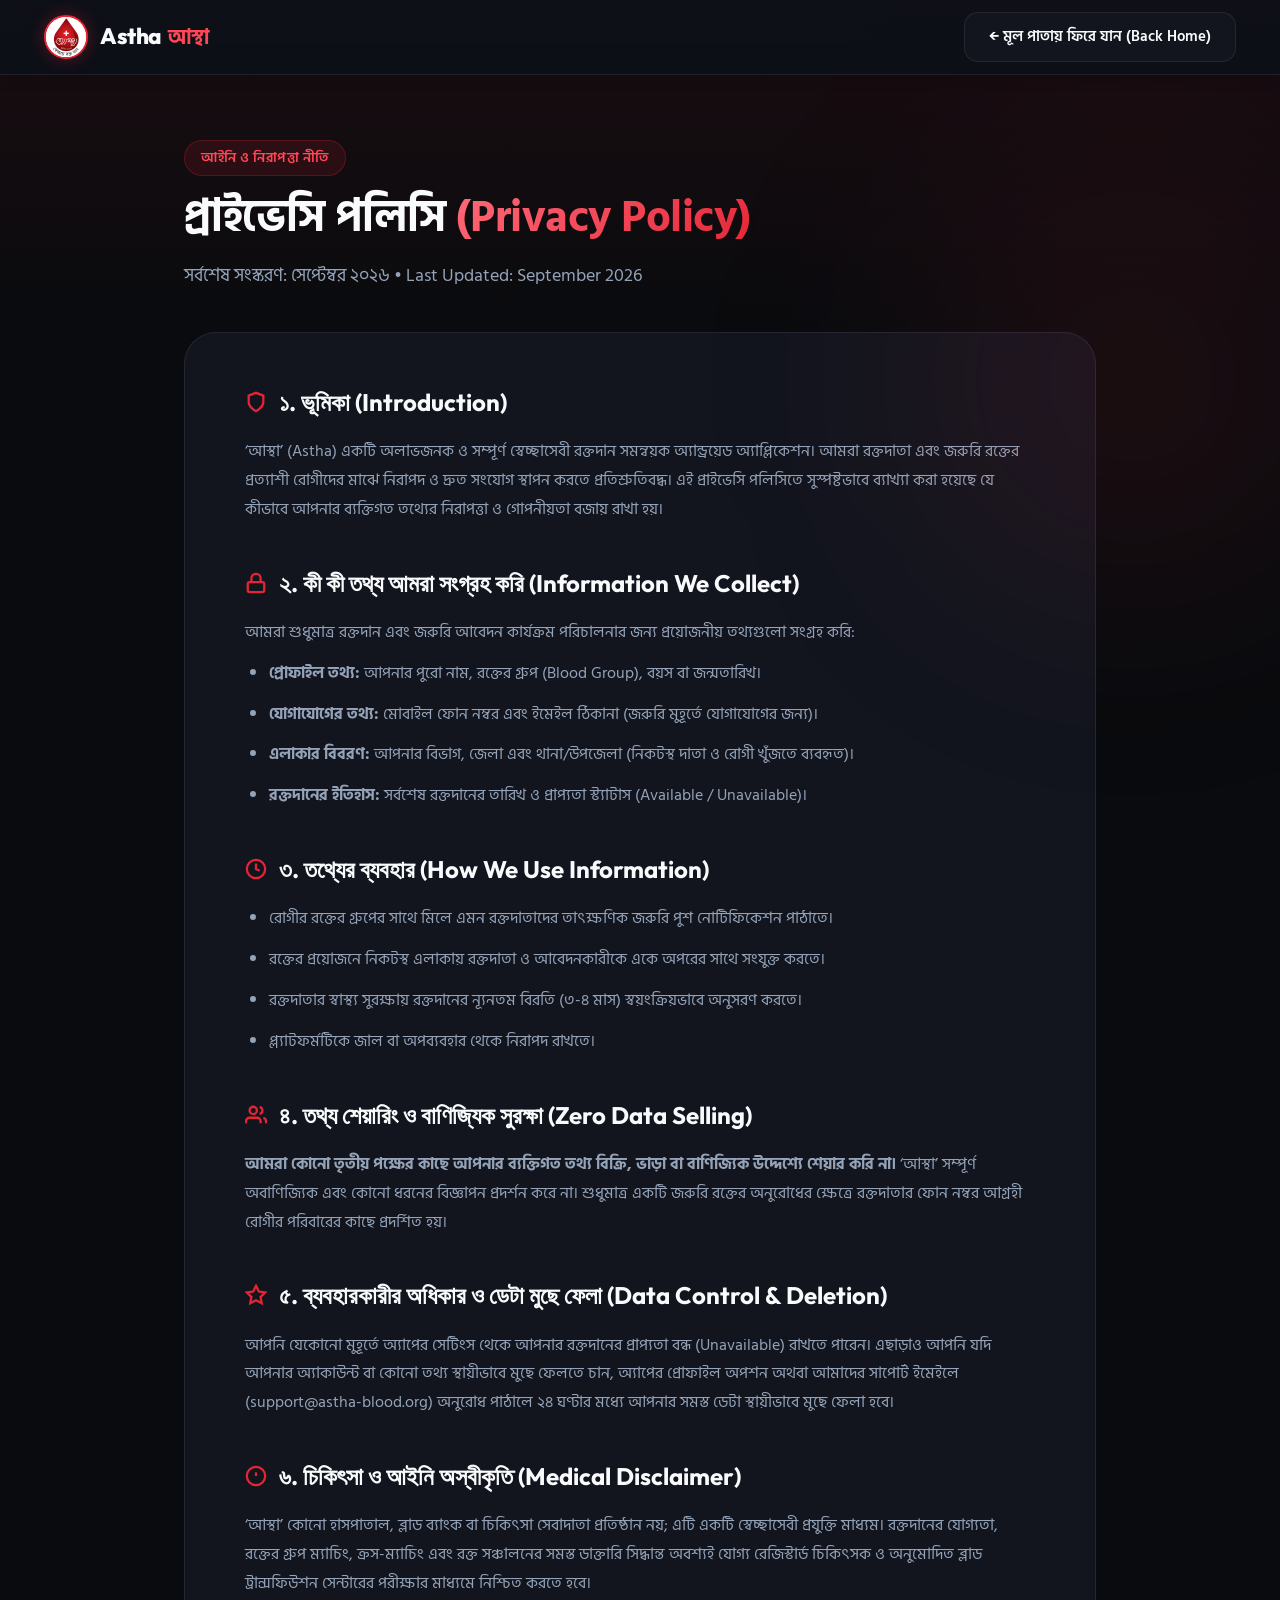
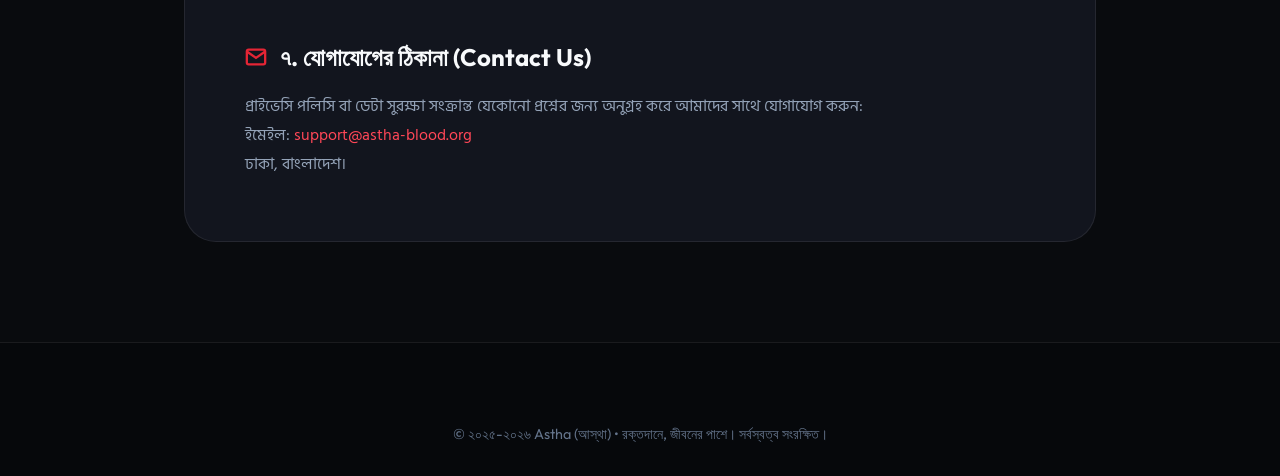
==== privacy.html @ 43934f1a "Initial Astha landing page" ====
<!DOCTYPE html>
<html lang="bn">
<head>
  <meta charset="UTF-8">
  <meta name="viewport" content="width=device-width, initial-scale=1.0">
  <title>Privacy Policy - Astha (আস্থা) | রক্তদানে, জীবনের পাশে</title>
  <meta name="description" content="Astha (আস্থা) Android Blood Donation App Privacy Policy and Terms of Use.">
  <meta name="theme-color" content="#E52535">
  <link rel="icon" type="image/svg+xml" href="./assets/images/favicon.svg">
  <link rel="stylesheet" href="./css/style.css">
</head>
<body>

  <!-- Ambient Light Effects -->
  <div class="bg-ambient bg-ambient-1" aria-hidden="true"></div>

  <!-- Navbar -->
  <header class="navbar scrolled">
    <div class="container nav-container">
      <a href="./index.html" class="brand-logo">
        <div class="logo-img-wrapper">
          <img src="./assets/images/logo.jpg" alt="Astha Logo" width="40" height="40">
        </div>
        <div class="brand-name">
          Astha <span class="brand-name-bn">আস্থা</span>
        </div>
      </a>
      <a href="./index.html" class="btn btn-secondary bn-font">
        &larr; মূল পাতায় ফিরে যান (Back Home)
      </a>
    </div>
  </header>

  <!-- Policy Header -->
  <section class="policy-header">
    <div class="container container-narrow">
      <div class="section-tag bn-font">আইনি ও নিরাপত্তা নীতি</div>
      <h1 class="section-title bn-font">প্রাইভেসি পলিসি <span>(Privacy Policy)</span></h1>
      <p class="section-desc bn-font">
        সর্বশেষ সংস্করণ: সেপ্টেম্বর ২০২৬ • Last Updated: September 2026
      </p>
    </div>
  </section>

  <!-- Policy Body -->
  <main class="policy-body">
    <div class="container container-narrow">
      <div class="policy-card">
        
        <!-- Section 1 -->
        <div class="policy-section">
          <h2>
            <svg width="22" height="22" viewBox="0 0 24 24" fill="none" stroke="var(--primary)" stroke-width="2.5"><path d="M12 22s8-4 8-10V5l-8-3-8 3v7c0 6 8 10 8 10z"></path></svg>
            ১. ভূমিকা (Introduction)
          </h2>
          <p class="bn-font">
            ‘আস্থা’ (Astha) একটি অলাভজনক ও সম্পূর্ণ স্বেচ্ছাসেবী রক্তদান সমন্বয়ক অ্যান্ড্রয়েড অ্যাপ্লিকেশন। আমরা রক্তদাতা এবং জরুরি রক্তের প্রত্যাশী রোগীদের মাঝে নিরাপদ ও দ্রুত সংযোগ স্থাপন করতে প্রতিশ্রুতিবদ্ধ। এই প্রাইভেসি পলিসিতে সুস্পষ্টভাবে ব্যাখ্যা করা হয়েছে যে কীভাবে আপনার ব্যক্তিগত তথ্যের নিরাপত্তা ও গোপনীয়তা বজায় রাখা হয়।
          </p>
        </div>

        <!-- Section 2 -->
        <div class="policy-section" id="data">
          <h2>
            <svg width="22" height="22" viewBox="0 0 24 24" fill="none" stroke="var(--primary)" stroke-width="2.5"><rect x="3" y="11" width="18" height="11" rx="2" ry="2"></rect><path d="M7 11V7a5 5 0 0 1 10 0v4"></path></svg>
            ২. কী কী তথ্য আমরা সংগ্রহ করি (Information We Collect)
          </h2>
          <p class="bn-font">আমরা শুধুমাত্র রক্তদান এবং জরুরি আবেদন কার্যক্রম পরিচালনার জন্য প্রয়োজনীয় তথ্যগুলো সংগ্রহ করি:</p>
          <ul class="bn-font">
            <li><strong>প্রোফাইল তথ্য:</strong> আপনার পুরো নাম, রক্তের গ্রুপ (Blood Group), বয়স বা জন্মতারিখ।</li>
            <li><strong>যোগাযোগের তথ্য:</strong> মোবাইল ফোন নম্বর এবং ইমেইল ঠিকানা (জরুরি মুহূর্তে যোগাযোগের জন্য)।</li>
            <li><strong>এলাকার বিবরণ:</strong> আপনার বিভাগ, জেলা এবং থানা/উপজেলা (নিকটস্থ দাতা ও রোগী খুঁজতে ব্যবহৃত)।</li>
            <li><strong>রক্তদানের ইতিহাস:</strong> সর্বশেষ রক্তদানের তারিখ ও প্রাপ্যতা স্ট্যাটাস (Available / Unavailable)।</li>
          </ul>
        </div>

        <!-- Section 3 -->
        <div class="policy-section">
          <h2>
            <svg width="22" height="22" viewBox="0 0 24 24" fill="none" stroke="var(--primary)" stroke-width="2.5"><circle cx="12" cy="12" r="10"></circle><polyline points="12 6 12 12 16 14"></polyline></svg>
            ৩. তথ্যের ব্যবহার (How We Use Information)
          </h2>
          <ul class="bn-font">
            <li>রোগীর রক্তের গ্রুপের সাথে মিলে এমন রক্তদাতাদের তাৎক্ষণিক জরুরি পুশ নোটিফিকেশন পাঠাতে।</li>
            <li>রক্তের প্রয়োজনে নিকটস্থ এলাকায় রক্তদাতা ও আবেদনকারীকে একে অপরের সাথে সংযুক্ত করতে।</li>
            <li>রক্তদাতার স্বাস্থ্য সুরক্ষায় রক্তদানের ন্যূনতম বিরতি (৩-৪ মাস) স্বয়ংক্রিয়ভাবে অনুসরণ করতে।</li>
            <li>প্ল্যাটফর্মটিকে জাল বা অপব্যবহার থেকে নিরাপদ রাখতে।</li>
          </ul>
        </div>

        <!-- Section 4 -->
        <div class="policy-section">
          <h2>
            <svg width="22" height="22" viewBox="0 0 24 24" fill="none" stroke="var(--primary)" stroke-width="2.5"><path d="M17 21v-2a4 4 0 0 0-4-4H5a4 4 0 0 0-4 4v2"></path><circle cx="9" cy="7" r="4"></circle><path d="M23 21v-2a4 4 0 0 0-3-3.87"></path><path d="M16 3.13a4 4 0 0 1 0 7.75"></path></svg>
            ৪. তথ্য শেয়ারিং ও বাণিজ্যিক সুরক্ষা (Zero Data Selling)
          </h2>
          <p class="bn-font">
            <strong>আমরা কোনো তৃতীয় পক্ষের কাছে আপনার ব্যক্তিগত তথ্য বিক্রি, ভাড়া বা বাণিজ্যিক উদ্দেশ্যে শেয়ার করি না।</strong> ‘আস্থা’ সম্পূর্ণ অবাণিজ্যিক এবং কোনো ধরনের বিজ্ঞাপন প্রদর্শন করে না। শুধুমাত্র একটি জরুরি রক্তের অনুরোধের ক্ষেত্রে রক্তদাতার ফোন নম্বর আগ্রহী রোগীর পরিবারের কাছে প্রদর্শিত হয়।
          </p>
        </div>

        <!-- Section 5 -->
        <div class="policy-section" id="terms">
          <h2>
            <svg width="22" height="22" viewBox="0 0 24 24" fill="none" stroke="var(--primary)" stroke-width="2.5"><polygon points="12 2 15.09 8.26 22 9.27 17 14.14 18.18 21.02 12 17.77 5.82 21.02 7 14.14 2 9.27 8.91 8.26 12 2"></polygon></svg>
            ৫. ব্যবহারকারীর অধিকার ও ডেটা মুছে ফেলা (Data Control & Deletion)
          </h2>
          <p class="bn-font">
            আপনি যেকোনো মুহূর্তে অ্যাপের সেটিংস থেকে আপনার রক্তদানের প্রাপ্যতা বন্ধ (Unavailable) রাখতে পারেন। এছাড়াও আপনি যদি আপনার অ্যাকাউন্ট বা কোনো তথ্য স্থায়ীভাবে মুছে ফেলতে চান, অ্যাপের প্রোফাইল অপশন অথবা আমাদের সাপোর্ট ইমেইলে (support@astha-blood.org) অনুরোধ পাঠালে ২৪ ঘণ্টার মধ্যে আপনার সমস্ত ডেটা স্থায়ীভাবে মুছে ফেলা হবে।
          </p>
        </div>

        <!-- Section 6 -->
        <div class="policy-section">
          <h2>
            <svg width="22" height="22" viewBox="0 0 24 24" fill="none" stroke="var(--primary)" stroke-width="2.5"><circle cx="12" cy="12" r="10"></circle><line x1="12" y1="8" x2="12" y2="12"></line><line x1="12" y1="16" x2="12.01" y2="16"></line></svg>
            ৬. চিকিৎসা ও আইনি অস্বীকৃতি (Medical Disclaimer)
          </h2>
          <p class="bn-font">
            ‘আস্থা’ কোনো হাসপাতাল, ব্লাড ব্যাংক বা চিকিৎসা সেবাদাতা প্রতিষ্ঠান নয়; এটি একটি স্বেচ্ছাসেবী প্রযুক্তি মাধ্যম। রক্তদানের যোগ্যতা, রক্তের গ্রুপ ম্যাচিং, ক্রস-ম্যাচিং এবং রক্ত সঞ্চালনের সমস্ত ডাক্তারি সিদ্ধান্ত অবশ্যই যোগ্য রেজিস্টার্ড চিকিৎসক ও অনুমোদিত ব্লাড ট্রান্সফিউশন সেন্টারের পরীক্ষার মাধ্যমে নিশ্চিত করতে হবে।
          </p>
        </div>

        <!-- Section 7 -->
        <div class="policy-section">
          <h2>
            <svg width="22" height="22" viewBox="0 0 24 24" fill="none" stroke="var(--primary)" stroke-width="2.5"><path d="M4 4h16c1.1 0 2 .9 2 2v12c0 1.1-.9 2-2 2H4c-1.1 0-2-.9-2-2V6c0-1.1.9-2 2-2z"></path><polyline points="22,6 12,13 2,6"></polyline></svg>
            ৭. যোগাযোগের ঠিকানা (Contact Us)
          </h2>
          <p class="bn-font">
            প্রাইভেসি পলিসি বা ডেটা সুরক্ষা সংক্রান্ত যেকোনো প্রশ্নের জন্য অনুগ্রহ করে আমাদের সাথে যোগাযোগ করুন:<br>
            ইমেইল: <a href="mailto:support@astha-blood.org" style="color: var(--primary-light);">support@astha-blood.org</a><br>
            ঢাকা, বাংলাদেশ।
          </p>
        </div>

      </div>
    </div>
  </main>

  <!-- Footer -->
  <footer class="footer">
    <div class="container text-center">
      <p style="color: var(--text-subtle); font-size: 0.9rem;">
        &copy; ২০২৫-২০২৬ Astha (আস্থা) • রক্তদানে, জীবনের পাশে। সর্বস্বত্ব সংরক্ষিত।
      </p>
    </div>
  </footer>

</body>
</html>
---- css/style.css ----
/* ==========================================================================
   Astha (আস্থা) - Android Blood Donation App Landing Page Stylesheet
   Theme: Modern Medical Dark Aesthetic with Blood Red Accents & Glassmorphism
   ========================================================================== */

@import url('https://fonts.googleapis.com/css2?family=Hind+Siliguri:wght@400;500;600;700&family=Outfit:wght@300;400;500;600;700;800&display=swap');

/* Root Variables */
:root {
  --font-en: 'Outfit', -apple-system, BlinkMacSystemFont, sans-serif;
  --font-bn: 'Hind Siliguri', 'Outfit', sans-serif;

  /* Colors */
  --bg-dark: #090B0E;
  --bg-card: #12151E;
  --bg-card-hover: #181D2A;
  --bg-surface: #1E2333;
  --bg-glass: rgba(18, 21, 30, 0.75);
  
  --primary: #E52535;
  --primary-light: #FF4757;
  --primary-dark: #B31725;
  --primary-glow: rgba(229, 37, 53, 0.35);
  --primary-subtle: rgba(229, 37, 53, 0.12);

  --text-main: #F8FAFC;
  --text-muted: #94A3B8;
  --text-subtle: #64748B;

  --border-light: rgba(255, 255, 255, 0.08);
  --border-focus: rgba(229, 37, 53, 0.5);
  
  --accent-green: #10B981;
  --accent-green-glow: rgba(16, 185, 129, 0.25);
  --accent-amber: #F59E0B;
  --accent-red: #EF4444;

  --radius-sm: 8px;
  --radius-md: 14px;
  --radius-lg: 22px;
  --radius-xl: 32px;
  --radius-full: 9999px;

  --shadow-sm: 0 4px 12px rgba(0, 0, 0, 0.2);
  --shadow-md: 0 10px 30px rgba(0, 0, 0, 0.35);
  --shadow-lg: 0 20px 50px rgba(0, 0, 0, 0.5);
  --shadow-glow: 0 0 35px var(--primary-glow);

  --transition: all 0.3s cubic-bezier(0.16, 1, 0.3, 1);
  --transition-slow: all 0.5s cubic-bezier(0.16, 1, 0.3, 1);
}

/* Reset & Base Setup */
*, *::before, *::after {
  box-sizing: border-box;
  margin: 0;
  padding: 0;
}

html {
  scroll-behavior: smooth;
  font-size: 16px;
  color-scheme: dark;
}

body {
  font-family: var(--font-en);
  background-color: var(--bg-dark);
  color: var(--text-main);
  line-height: 1.6;
  overflow-x: hidden;
  position: relative;
  -webkit-font-smoothing: antialiased;
}

.bn-font {
  font-family: var(--font-bn);
}

img {
  max-width: 100%;
  height: auto;
  display: block;
}

a {
  color: inherit;
  text-decoration: none;
  transition: var(--transition);
}

button {
  font-family: inherit;
  cursor: pointer;
  border: none;
  outline: none;
  background: none;
  transition: var(--transition);
}

/* Container */
.container {
  width: 100%;
  max-width: 1240px;
  margin: 0 auto;
  padding: 0 24px;
}

.container-narrow {
  max-width: 960px;
}

/* Section Header Styles */
.section {
  padding: 100px 0;
  position: relative;
}

.section-tag {
  display: inline-flex;
  align-items: center;
  gap: 8px;
  padding: 6px 16px;
  border-radius: var(--radius-full);
  background: var(--primary-subtle);
  border: 1px solid rgba(229, 37, 53, 0.25);
  color: var(--primary-light);
  font-size: 0.875rem;
  font-weight: 600;
  letter-spacing: 0.5px;
  text-transform: uppercase;
  margin-bottom: 16px;
}

.section-tag.green {
  background: rgba(16, 185, 129, 0.12);
  border-color: rgba(16, 185, 129, 0.25);
  color: var(--accent-green);
}

.section-title {
  font-size: clamp(2rem, 4vw, 2.75rem);
  font-weight: 800;
  line-height: 1.2;
  margin-bottom: 16px;
  letter-spacing: -0.5px;
}

.section-title span {
  background: linear-gradient(135deg, #FF6B7A, #E52535);
  -webkit-background-clip: text;
  -webkit-text-fill-color: transparent;
}

.section-desc {
  font-size: 1.125rem;
  color: var(--text-muted);
  max-width: 680px;
  line-height: 1.7;
}

.text-center {
  text-align: center;
}

.text-center .section-desc {
  margin-left: auto;
  margin-right: auto;
}

/* Ambient Background Glows */
.bg-ambient {
  position: absolute;
  border-radius: 50%;
  filter: blur(120px);
  pointer-events: none;
  z-index: 0;
}

.bg-ambient-1 {
  top: 5%;
  right: -10%;
  width: 550px;
  height: 550px;
  background: radial-gradient(circle, rgba(229, 37, 53, 0.16) 0%, rgba(229, 37, 53, 0) 70%);
}

.bg-ambient-2 {
  top: 40%;
  left: -15%;
  width: 600px;
  height: 600px;
  background: radial-gradient(circle, rgba(229, 37, 53, 0.1) 0%, rgba(229, 37, 53, 0) 70%);
}

.bg-ambient-3 {
  bottom: 5%;
  right: 5%;
  width: 500px;
  height: 500px;
  background: radial-gradient(circle, rgba(16, 185, 129, 0.08) 0%, rgba(16, 185, 129, 0) 70%);
}

/* ==========================================================================
   Navigation Bar
   ========================================================================== */
.navbar {
  position: fixed;
  top: 0;
  left: 0;
  right: 0;
  z-index: 1000;
  padding: 16px 0;
  transition: var(--transition);
  backdrop-filter: blur(16px);
  -webkit-backdrop-filter: blur(16px);
  background: rgba(9, 11, 14, 0.6);
  border-bottom: 1px solid transparent;
}

.navbar.scrolled {
  padding: 12px 0;
  background: rgba(14, 17, 24, 0.92);
  border-bottom: 1px solid var(--border-light);
  box-shadow: var(--shadow-sm);
}

.nav-container {
  display: flex;
  align-items: center;
  justify-content: space-between;
}

.brand-logo {
  display: flex;
  align-items: center;
  gap: 12px;
}

.logo-img-wrapper {
  width: 44px;
  height: 44px;
  border-radius: 50%;
  overflow: hidden;
  border: 2px solid var(--primary);
  box-shadow: 0 0 16px var(--primary-glow);
  background: #FFFFFF;
  display: flex;
  align-items: center;
  justify-content: center;
}

.brand-name {
  font-size: 1.4rem;
  font-weight: 800;
  letter-spacing: -0.5px;
  display: flex;
  align-items: baseline;
  gap: 6px;
}

.brand-name-bn {
  font-family: var(--font-bn);
  font-size: 1.25rem;
  color: var(--primary-light);
  font-weight: 700;
}

.nav-links {
  display: flex;
  align-items: center;
  gap: 32px;
  list-style: none;
}

.nav-link {
  font-size: 0.95rem;
  font-weight: 500;
  color: var(--text-muted);
  position: relative;
  padding: 6px 0;
}

.nav-link:hover,
.nav-link.active {
  color: var(--text-main);
}

.nav-link::after {
  content: '';
  position: absolute;
  bottom: 0;
  left: 0;
  width: 0;
  height: 2px;
  background: var(--primary);
  border-radius: 2px;
  transition: var(--transition);
}

.nav-link:hover::after,
.nav-link.active::after {
  width: 100%;
}

.nav-cta {
  display: flex;
  align-items: center;
  gap: 16px;
}

/* Mobile Toggle */
.mobile-toggle {
  display: none;
  flex-direction: column;
  justify-content: center;
  gap: 5px;
  width: 40px;
  height: 40px;
  padding: 8px;
  border-radius: var(--radius-sm);
  background: var(--bg-card);
  border: 1px solid var(--border-light);
}

.mobile-toggle span {
  display: block;
  height: 2px;
  width: 100%;
  background: var(--text-main);
  border-radius: 2px;
  transition: var(--transition);
}

.mobile-toggle.active span:nth-child(1) {
  transform: translateY(7px) rotate(45deg);
}
.mobile-toggle.active span:nth-child(2) {
  opacity: 0;
}
.mobile-toggle.active span:nth-child(3) {
  transform: translateY(-7px) rotate(-45deg);
}

/* Mobile Nav Drawer */
.mobile-drawer {
  position: fixed;
  top: 73px;
  left: 0;
  right: 0;
  bottom: 0;
  background: rgba(9, 11, 14, 0.98);
  backdrop-filter: blur(20px);
  -webkit-backdrop-filter: blur(20px);
  z-index: 999;
  display: flex;
  flex-direction: column;
  padding: 32px 24px;
  gap: 20px;
  transform: translateY(-100%);
  opacity: 0;
  pointer-events: none;
  transition: var(--transition-slow);
}

.mobile-drawer.open {
  transform: translateY(0);
  opacity: 1;
  pointer-events: auto;
}

.mobile-nav-links {
  list-style: none;
  display: flex;
  flex-direction: column;
  gap: 16px;
}

.mobile-nav-link {
  font-size: 1.25rem;
  font-weight: 600;
  color: var(--text-muted);
  display: flex;
  align-items: center;
  justify-content: space-between;
  padding: 12px 16px;
  border-radius: var(--radius-md);
  background: rgba(255, 255, 255, 0.02);
  border: 1px solid var(--border-light);
}

.mobile-nav-link:hover,
.mobile-nav-link:active {
  color: var(--text-main);
  background: var(--primary-subtle);
  border-color: rgba(229, 37, 53, 0.3);
}

/* Button Components */
.btn {
  display: inline-flex;
  align-items: center;
  justify-content: center;
  gap: 10px;
  padding: 12px 24px;
  border-radius: var(--radius-md);
  font-weight: 600;
  font-size: 0.95rem;
  transition: var(--transition);
  white-space: nowrap;
}

.btn-primary {
  background: linear-gradient(135deg, #FF384D, #E52535 60%, #B91C1C);
  color: #FFFFFF;
  box-shadow: 0 4px 20px rgba(229, 37, 53, 0.4);
  border: 1px solid rgba(255, 255, 255, 0.2);
}

.btn-primary:hover {
  transform: translateY(-2px);
  box-shadow: 0 8px 30px rgba(229, 37, 53, 0.6);
  background: linear-gradient(135deg, #FF4D61, #F02839 60%, #CF1B2B);
}

.btn-secondary {
  background: var(--bg-card);
  border: 1px solid var(--border-light);
  color: var(--text-main);
}

.btn-secondary:hover {
  background: var(--bg-card-hover);
  border-color: rgba(255, 255, 255, 0.2);
  transform: translateY(-2px);
}

.btn-playstore {
  background: #000000;
  border: 1px solid rgba(255, 255, 255, 0.15);
  color: #FFFFFF;
  padding: 10px 20px;
  border-radius: var(--radius-md);
  display: inline-flex;
  align-items: center;
  gap: 12px;
  text-align: left;
  transition: var(--transition);
}

.btn-playstore:hover {
  border-color: var(--primary);
  box-shadow: 0 6px 24px var(--primary-glow);
  transform: translateY(-2px);
}

.playstore-icon {
  width: 28px;
  height: 28px;
  flex-shrink: 0;
}

.playstore-sub {
  display: block;
  font-size: 0.68rem;
  text-transform: uppercase;
  color: var(--text-muted);
  letter-spacing: 0.5px;
  line-height: 1;
}

.playstore-main {
  display: block;
  font-size: 1.05rem;
  font-weight: 700;
  letter-spacing: 0.2px;
  line-height: 1.2;
}

/* ==========================================================================
   Hero Section
   ========================================================================== */
.hero-section {
  padding-top: 150px;
  padding-bottom: 100px;
  position: relative;
  overflow: hidden;
}

.hero-grid {
  display: grid;
  grid-template-columns: 1.15fr 0.85fr;
  align-items: center;
  gap: 60px;
}

.hero-content {
  z-index: 1;
}

.hero-badge {
  display: inline-flex;
  align-items: center;
  gap: 10px;
  padding: 8px 18px;
  border-radius: var(--radius-full);
  background: rgba(229, 37, 53, 0.1);
  border: 1px solid rgba(229, 37, 53, 0.3);
  margin-bottom: 24px;
}

.pulse-dot {
  width: 8px;
  height: 8px;
  border-radius: 50%;
  background-color: var(--primary);
  box-shadow: 0 0 0 0 rgba(229, 37, 53, 0.7);
  animation: pulseDot 1.8s infinite;
}

@keyframes pulseDot {
  0% {
    box-shadow: 0 0 0 0 rgba(229, 37, 53, 0.7);
  }
  70% {
    box-shadow: 0 0 0 10px rgba(229, 37, 53, 0);
  }
  100% {
    box-shadow: 0 0 0 0 rgba(229, 37, 53, 0);
  }
}

.hero-badge-text {
  font-size: 0.95rem;
  font-weight: 600;
  color: #FFA5AE;
}

.hero-title {
  font-size: clamp(2.4rem, 4.8vw, 3.6rem);
  font-weight: 800;
  line-height: 1.15;
  letter-spacing: -1px;
  margin-bottom: 20px;
}

.hero-title .gradient-text {
  background: linear-gradient(135deg, #FF7B88 0%, #E52535 50%, #FF2E44 100%);
  -webkit-background-clip: text;
  -webkit-text-fill-color: transparent;
  display: inline-block;
}

.hero-title .bn-sub {
  display: block;
  font-size: 0.65em;
  font-weight: 600;
  color: var(--text-muted);
  letter-spacing: 0px;
  margin-top: 8px;
}

.hero-description {
  font-size: 1.15rem;
  color: var(--text-muted);
  line-height: 1.7;
  margin-bottom: 36px;
  max-width: 580px;
}

.hero-actions {
  display: flex;
  flex-wrap: wrap;
  align-items: center;
  gap: 16px;
  margin-bottom: 40px;
}

.hero-stats {
  display: flex;
  align-items: center;
  gap: 24px;
  padding-top: 24px;
  border-top: 1px solid var(--border-light);
}

.stat-item {
  display: flex;
  flex-direction: column;
}

.stat-number {
  font-size: 1.5rem;
  font-weight: 800;
  color: var(--text-main);
  line-height: 1.2;
}

.stat-number span {
  color: var(--primary);
}

.stat-label {
  font-size: 0.8rem;
  color: var(--text-subtle);
  font-weight: 500;
  text-transform: uppercase;
  letter-spacing: 0.5px;
}

.stat-divider {
  width: 1px;
  height: 36px;
  background: var(--border-light);
}

/* Hero Visual / Phone Mockup */
.hero-visual {
  position: relative;
  display: flex;
  justify-content: center;
  align-items: center;
  z-index: 1;
}

.phone-mockup-wrapper {
  position: relative;
  width: 100%;
  max-width: 320px;
}

.phone-glow-ring {
  position: absolute;
  top: 50%;
  left: 50%;
  transform: translate(-50%, -50%);
  width: 380px;
  height: 380px;
  border-radius: 50%;
  background: radial-gradient(circle, rgba(229, 37, 53, 0.28) 0%, rgba(229, 37, 53, 0) 70%);
  pointer-events: none;
  animation: pulseRing 4s ease-in-out infinite alternate;
}

@keyframes pulseRing {
  0% {
    transform: translate(-50%, -50%) scale(0.9);
    opacity: 0.6;
  }
  100% {
    transform: translate(-50%, -50%) scale(1.15);
    opacity: 1;
  }
}

/* Smartphone Frame */
.phone-frame {
  position: relative;
  border: 10px solid #1C212E;
  border-radius: 46px;
  background: #000000;
  box-shadow: 0 25px 60px -15px rgba(0, 0, 0, 0.8),
              0 0 40px rgba(229, 37, 53, 0.25),
              inset 0 0 4px rgba(255, 255, 255, 0.15);
  overflow: hidden;
  aspect-ratio: 9 / 19.5;
  transition: transform 0.4s ease;
}

.phone-frame:hover {
  transform: translateY(-6px);
}

.phone-camera-notch {
  position: absolute;
  top: 10px;
  left: 50%;
  transform: translateX(-50%);
  width: 70px;
  height: 18px;
  background: #0F1219;
  border-radius: 12px;
  z-index: 10;
  display: flex;
  align-items: center;
  justify-content: center;
}

.notch-lens {
  width: 8px;
  height: 8px;
  border-radius: 50%;
  background: #1B2130;
  border: 1px solid #2B3347;
}

.phone-screen {
  width: 100%;
  height: 100%;
  object-fit: cover;
  display: block;
}

/* Floating Card Badges */
.floating-badge {
  position: absolute;
  background: rgba(18, 22, 33, 0.92);
  backdrop-filter: blur(14px);
  -webkit-backdrop-filter: blur(14px);
  border: 1px solid var(--border-light);
  border-radius: var(--radius-md);
  padding: 12px 16px;
  box-shadow: var(--shadow-md);
  display: flex;
  align-items: center;
  gap: 12px;
  z-index: 15;
  animation: floatCard 4s ease-in-out infinite alternate;
}

.floating-badge-1 {
  top: 15%;
  left: -40px;
}

.floating-badge-2 {
  bottom: 12%;
  right: -30px;
  animation-delay: -2s;
}

@keyframes floatCard {
  0% {
    transform: translateY(0px);
  }
  100% {
    transform: translateY(-10px);
  }
}

.badge-icon-box {
  width: 40px;
  height: 40px;
  border-radius: var(--radius-sm);
  display: flex;
  align-items: center;
  justify-content: center;
  flex-shrink: 0;
}

.badge-icon-box.red {
  background: rgba(229, 37, 53, 0.15);
  color: var(--primary-light);
  border: 1px solid rgba(229, 37, 53, 0.3);
}

.badge-icon-box.green {
  background: rgba(16, 185, 129, 0.15);
  color: var(--accent-green);
  border: 1px solid rgba(16, 185, 129, 0.3);
}

.badge-text-title {
  font-size: 0.85rem;
  font-weight: 700;
  color: var(--text-main);
  line-height: 1.2;
}

.badge-text-sub {
  font-size: 0.75rem;
  color: var(--text-muted);
}

/* ==========================================================================
   Core Features Grid (4 Main Pillars)
   ========================================================================== */
.features-grid {
  display: grid;
  grid-template-columns: repeat(2, 1fr);
  gap: 28px;
  margin-top: 50px;
}

.feature-card {
  position: relative;
  background: var(--bg-card);
  border: 1px solid var(--border-light);
  border-radius: var(--radius-lg);
  padding: 36px 32px;
  transition: var(--transition);
  overflow: hidden;
  display: flex;
  flex-direction: column;
}

.feature-card::before {
  content: '';
  position: absolute;
  top: 0;
  left: 0;
  right: 0;
  height: 3px;
  background: linear-gradient(90deg, transparent, var(--primary), transparent);
  opacity: 0;
  transition: var(--transition);
}

.feature-card:hover {
  transform: translateY(-6px);
  background: var(--bg-card-hover);
  border-color: rgba(229, 37, 53, 0.4);
  box-shadow: 0 16px 40px -10px rgba(0, 0, 0, 0.5), 0 0 30px rgba(229, 37, 53, 0.15);
}

.feature-card:hover::before {
  opacity: 1;
}

.feature-card-header {
  display: flex;
  align-items: center;
  justify-content: space-between;
  margin-bottom: 24px;
}

.feature-icon-wrapper {
  width: 56px;
  height: 56px;
  border-radius: var(--radius-md);
  background: linear-gradient(135deg, rgba(229, 37, 53, 0.2), rgba(229, 37, 53, 0.05));
  border: 1px solid rgba(229, 37, 53, 0.3);
  display: flex;
  align-items: center;
  justify-content: center;
  color: var(--primary-light);
}

.feature-pill {
  font-size: 0.75rem;
  font-weight: 700;
  text-transform: uppercase;
  letter-spacing: 0.5px;
  padding: 4px 12px;
  border-radius: var(--radius-full);
  background: rgba(255, 255, 255, 0.05);
  color: var(--text-muted);
  border: 1px solid var(--border-light);
}

.feature-pill.urgency {
  background: rgba(239, 68, 68, 0.15);
  color: #F87171;
  border-color: rgba(239, 68, 68, 0.3);
}

.feature-title {
  font-size: 1.4rem;
  font-weight: 700;
  margin-bottom: 12px;
  color: var(--text-main);
  display: flex;
  align-items: baseline;
  gap: 8px;
}

.feature-title-bn {
  font-size: 0.9em;
  color: var(--primary-light);
}

.feature-description {
  font-size: 1rem;
  color: var(--text-muted);
  line-height: 1.65;
  margin-bottom: 24px;
  flex-grow: 1;
}

.feature-highlights {
  list-style: none;
  display: flex;
  flex-direction: column;
  gap: 10px;
  padding-top: 18px;
  border-top: 1px solid var(--border-light);
}

.feature-highlight-item {
  display: flex;
  align-items: center;
  gap: 10px;
  font-size: 0.9rem;
  color: var(--text-main);
}

.feature-highlight-item svg {
  color: var(--accent-green);
  flex-shrink: 0;
}

/* ==========================================================================
   App Screenshots Showcase Section (Interactive Carousel)
   ========================================================================== */
.screenshots-section {
  background: linear-gradient(180deg, var(--bg-dark) 0%, #0E121A 50%, var(--bg-dark) 100%);
  position: relative;
}

.screenshots-tabs {
  display: flex;
  justify-content: center;
  align-items: center;
  gap: 12px;
  margin-top: 40px;
  margin-bottom: 48px;
  flex-wrap: wrap;
}

.screenshot-tab {
  padding: 10px 22px;
  border-radius: var(--radius-full);
  background: var(--bg-card);
  border: 1px solid var(--border-light);
  color: var(--text-muted);
  font-weight: 600;
  font-size: 0.95rem;
  transition: var(--transition);
  display: flex;
  align-items: center;
  gap: 8px;
}

.screenshot-tab:hover {
  color: var(--text-main);
  border-color: rgba(255, 255, 255, 0.2);
}

.screenshot-tab.active {
  background: var(--primary);
  color: #FFFFFF;
  border-color: var(--primary-light);
  box-shadow: 0 4px 20px var(--primary-glow);
}

.showcase-display {
  display: grid;
  grid-template-columns: 1fr 1fr;
  align-items: center;
  gap: 50px;
  background: var(--bg-card);
  border: 1px solid var(--border-light);
  border-radius: var(--radius-xl);
  padding: 50px 60px;
  box-shadow: var(--shadow-lg);
}

.showcase-phone-container {
  display: flex;
  justify-content: center;
}

.showcase-phone {
  width: 100%;
  max-width: 290px;
  position: relative;
}

.showcase-info {
  display: flex;
  flex-direction: column;
}

.showcase-screen-badge {
  display: inline-flex;
  align-items: center;
  gap: 8px;
  padding: 6px 14px;
  border-radius: var(--radius-full);
  background: rgba(229, 37, 53, 0.15);
  color: var(--primary-light);
  font-size: 0.85rem;
  font-weight: 700;
  margin-bottom: 16px;
  align-self: flex-start;
}

.showcase-title {
  font-size: 2rem;
  font-weight: 800;
  margin-bottom: 12px;
}

.showcase-desc {
  font-size: 1.05rem;
  color: var(--text-muted);
  line-height: 1.7;
  margin-bottom: 24px;
}

.showcase-bullets {
  list-style: none;
  display: flex;
  flex-direction: column;
  gap: 14px;
  margin-bottom: 30px;
}

.showcase-bullet {
  display: flex;
  align-items: flex-start;
  gap: 12px;
}

.bullet-icon {
  width: 24px;
  height: 24px;
  border-radius: 50%;
  background: var(--primary-subtle);
  color: var(--primary-light);
  display: flex;
  align-items: center;
  justify-content: center;
  flex-shrink: 0;
  margin-top: 2px;
}

.bullet-text strong {
  color: var(--text-main);
  display: block;
}

.bullet-text span {
  font-size: 0.9rem;
  color: var(--text-muted);
}

/* Gallery Thumbnails row */
.gallery-nav-row {
  display: grid;
  grid-template-columns: repeat(4, 1fr);
  gap: 16px;
  margin-top: 30px;
}

.gallery-thumbnail {
  background: var(--bg-surface);
  border: 2px solid transparent;
  border-radius: var(--radius-md);
  padding: 8px;
  cursor: pointer;
  transition: var(--transition);
  text-align: center;
}

.gallery-thumbnail:hover {
  border-color: rgba(229, 37, 53, 0.4);
}

.gallery-thumbnail.active {
  border-color: var(--primary);
  box-shadow: 0 0 16px var(--primary-glow);
  background: rgba(229, 37, 53, 0.08);
}

.gallery-thumb-img-box {
  width: 100%;
  height: 80px;
  border-radius: var(--radius-sm);
  overflow: hidden;
  margin-bottom: 6px;
}

.gallery-thumb-img-box img {
  width: 100%;
  height: 100%;
  object-fit: cover;
}

.gallery-thumb-label {
  font-size: 0.8rem;
  font-weight: 600;
  color: var(--text-muted);
}

.gallery-thumbnail.active .gallery-thumb-label {
  color: #FFFFFF;
}

/* ==========================================================================
   How Astha Works (3 Steps)
   ========================================================================== */
.steps-container {
  display: grid;
  grid-template-columns: repeat(3, 1fr);
  gap: 30px;
  margin-top: 50px;
  position: relative;
}

.step-card {
  position: relative;
  background: var(--bg-card);
  border: 1px solid var(--border-light);
  border-radius: var(--radius-lg);
  padding: 36px 28px;
  transition: var(--transition);
  z-index: 1;
}

.step-card:hover {
  transform: translateY(-6px);
  border-color: rgba(229, 37, 53, 0.4);
  box-shadow: var(--shadow-md);
}

.step-number {
  font-size: 3.5rem;
  font-weight: 900;
  line-height: 1;
  background: linear-gradient(180deg, rgba(255, 255, 255, 0.2) 0%, rgba(255, 255, 255, 0.02) 100%);
  -webkit-background-clip: text;
  -webkit-text-fill-color: transparent;
  margin-bottom: 16px;
}

.step-icon-box {
  width: 50px;
  height: 50px;
  border-radius: var(--radius-md);
  background: var(--primary-subtle);
  border: 1px solid rgba(229, 37, 53, 0.3);
  color: var(--primary-light);
  display: flex;
  align-items: center;
  justify-content: center;
  margin-bottom: 20px;
}

.step-title {
  font-size: 1.3rem;
  font-weight: 700;
  margin-bottom: 12px;
}

.step-title-bn {
  display: block;
  font-size: 0.9em;
  color: var(--primary-light);
}

.step-description {
  font-size: 0.95rem;
  color: var(--text-muted);
  line-height: 1.6;
}

/* ==========================================================================
   Why Use Astha (Value Grid)
   ========================================================================== */
.why-grid {
  display: grid;
  grid-template-columns: repeat(3, 1fr);
  gap: 24px;
  margin-top: 50px;
}

.why-card {
  background: var(--bg-card);
  border: 1px solid var(--border-light);
  border-radius: var(--radius-lg);
  padding: 32px 26px;
  transition: var(--transition);
}

.why-card:hover {
  transform: translateY(-5px);
  background: var(--bg-card-hover);
  border-color: rgba(229, 37, 53, 0.3);
  box-shadow: 0 10px 30px rgba(0, 0, 0, 0.4);
}

.why-icon {
  width: 48px;
  height: 48px;
  border-radius: var(--radius-sm);
  background: rgba(255, 255, 255, 0.04);
  border: 1px solid var(--border-light);
  color: var(--primary-light);
  display: flex;
  align-items: center;
  justify-content: center;
  margin-bottom: 20px;
  transition: var(--transition);
}

.why-card:hover .why-icon {
  background: var(--primary);
  color: #FFFFFF;
  border-color: var(--primary);
  box-shadow: 0 0 20px var(--primary-glow);
}

.why-title {
  font-size: 1.2rem;
  font-weight: 700;
  margin-bottom: 10px;
}

.why-desc {
  font-size: 0.925rem;
  color: var(--text-muted);
  line-height: 1.6;
}

/* ==========================================================================
   Interactive Blood Compatibility Matrix
   ========================================================================== */
.matrix-card {
  background: var(--bg-card);
  border: 1px solid var(--border-light);
  border-radius: var(--radius-xl);
  padding: 44px;
  margin-top: 40px;
  box-shadow: var(--shadow-lg);
}

.blood-selector-row {
  display: flex;
  align-items: center;
  justify-content: center;
  gap: 12px;
  flex-wrap: wrap;
  margin-bottom: 36px;
}

.blood-btn {
  width: 60px;
  height: 60px;
  border-radius: var(--radius-md);
  background: var(--bg-surface);
  border: 2px solid var(--border-light);
  color: var(--text-main);
  font-size: 1.2rem;
  font-weight: 800;
  transition: var(--transition);
  display: flex;
  align-items: center;
  justify-content: center;
}

.blood-btn:hover {
  border-color: var(--primary);
  transform: translateY(-2px);
}

.blood-btn.active {
  background: var(--primary);
  border-color: var(--primary-light);
  color: #FFFFFF;
  box-shadow: 0 0 25px var(--primary-glow);
  transform: scale(1.08);
}

.matrix-results {
  display: grid;
  grid-template-columns: 1fr 1fr;
  gap: 30px;
}

.matrix-result-box {
  background: rgba(0, 0, 0, 0.25);
  border: 1px solid var(--border-light);
  border-radius: var(--radius-lg);
  padding: 28px;
}

.matrix-result-header {
  display: flex;
  align-items: center;
  gap: 12px;
  margin-bottom: 20px;
}

.matrix-badge-icon {
  width: 38px;
  height: 38px;
  border-radius: 50%;
  display: flex;
  align-items: center;
  justify-content: center;
}

.matrix-badge-icon.give {
  background: rgba(229, 37, 53, 0.15);
  color: var(--primary-light);
}

.matrix-badge-icon.receive {
  background: rgba(16, 185, 129, 0.15);
  color: var(--accent-green);
}

.matrix-box-title {
  font-size: 1.15rem;
  font-weight: 700;
}

.matrix-box-sub {
  font-size: 0.85rem;
  color: var(--text-muted);
}

.compatible-pills {
  display: flex;
  gap: 10px;
  flex-wrap: wrap;
}

.compat-pill {
  padding: 8px 18px;
  border-radius: var(--radius-sm);
  font-weight: 800;
  font-size: 1rem;
  background: var(--bg-surface);
  border: 1px solid var(--border-light);
  color: var(--text-main);
  transition: var(--transition);
}

.compat-pill.match-give {
  background: rgba(229, 37, 53, 0.2);
  border-color: var(--primary);
  color: #FFA4AD;
  box-shadow: 0 0 14px rgba(229, 37, 53, 0.3);
}

.compat-pill.match-receive {
  background: rgba(16, 185, 129, 0.2);
  border-color: var(--accent-green);
  color: #A7F3D0;
  box-shadow: 0 0 14px var(--accent-green-glow);
}

/* ==========================================================================
   FAQ Section (Accordion)
   ========================================================================== */
.faq-container {
  max-width: 840px;
  margin: 40px auto 0;
  display: flex;
  flex-direction: column;
  gap: 16px;
}

.faq-item {
  background: var(--bg-card);
  border: 1px solid var(--border-light);
  border-radius: var(--radius-md);
  overflow: hidden;
  transition: var(--transition);
}

.faq-item:hover {
  border-color: rgba(255, 255, 255, 0.18);
}

.faq-item.active {
  border-color: rgba(229, 37, 53, 0.4);
  box-shadow: 0 8px 25px rgba(0, 0, 0, 0.3);
}

.faq-question {
  width: 100%;
  padding: 22px 26px;
  display: flex;
  align-items: center;
  justify-content: space-between;
  text-align: left;
  font-size: 1.1rem;
  font-weight: 600;
  color: var(--text-main);
  background: none;
  cursor: pointer;
  gap: 16px;
}

.faq-icon {
  width: 28px;
  height: 28px;
  border-radius: 50%;
  background: rgba(255, 255, 255, 0.05);
  display: flex;
  align-items: center;
  justify-content: center;
  flex-shrink: 0;
  transition: transform 0.3s ease;
  color: var(--text-muted);
}

.faq-item.active .faq-icon {
  transform: rotate(180deg);
  background: var(--primary);
  color: #FFFFFF;
}

.faq-answer {
  max-height: 0;
  overflow: hidden;
  transition: max-height 0.35s ease, padding 0.35s ease;
  color: var(--text-muted);
  font-size: 1rem;
  line-height: 1.7;
  padding: 0 26px;
}

.faq-item.active .faq-answer {
  max-height: 400px;
  padding: 0 26px 24px 26px;
}

/* ==========================================================================
   Download CTA Section Banner
   ========================================================================== */
.cta-banner {
  background: linear-gradient(135deg, #1C0F15 0%, #151824 50%, #1C0F15 100%);
  border: 1px solid rgba(229, 37, 53, 0.3);
  border-radius: var(--radius-xl);
  padding: 60px;
  position: relative;
  overflow: hidden;
  box-shadow: var(--shadow-glow);
}

.cta-banner::before {
  content: '';
  position: absolute;
  top: -50%;
  left: -20%;
  width: 600px;
  height: 600px;
  border-radius: 50%;
  background: radial-gradient(circle, rgba(229, 37, 53, 0.2) 0%, transparent 70%);
  pointer-events: none;
}

.cta-grid {
  display: grid;
  grid-template-columns: 1.3fr 0.7fr;
  align-items: center;
  gap: 40px;
  position: relative;
  z-index: 1;
}

.cta-heading {
  font-size: clamp(2rem, 3.5vw, 2.75rem);
  font-weight: 800;
  margin-bottom: 16px;
  line-height: 1.2;
}

.cta-desc {
  font-size: 1.1rem;
  color: var(--text-muted);
  margin-bottom: 32px;
  max-width: 560px;
  line-height: 1.6;
}

.cta-buttons {
  display: flex;
  flex-wrap: wrap;
  align-items: center;
  gap: 16px;
}

.qr-box-wrapper {
  display: flex;
  flex-direction: column;
  align-items: center;
  background: rgba(14, 18, 27, 0.8);
  border: 1px solid var(--border-light);
  border-radius: var(--radius-lg);
  padding: 24px;
  text-align: center;
}

.qr-code-display {
  width: 150px;
  height: 150px;
  background: #FFFFFF;
  padding: 10px;
  border-radius: var(--radius-md);
  margin-bottom: 12px;
  display: flex;
  align-items: center;
  justify-content: center;
}

.qr-code-display svg {
  width: 100%;
  height: 100%;
}

.qr-caption {
  font-size: 0.85rem;
  color: var(--text-muted);
  font-weight: 600;
}

/* ==========================================================================
   Contact & Emergency Helpline Section
   ========================================================================== */
.contact-grid {
  display: grid;
  grid-template-columns: 1fr 1.1fr;
  gap: 50px;
  margin-top: 40px;
}

.contact-info-card {
  background: var(--bg-card);
  border: 1px solid var(--border-light);
  border-radius: var(--radius-xl);
  padding: 40px;
}

.helpline-box {
  background: rgba(229, 37, 53, 0.08);
  border: 1px solid rgba(229, 37, 53, 0.25);
  border-radius: var(--radius-lg);
  padding: 24px;
  margin-bottom: 30px;
}

.helpline-title {
  font-size: 1.15rem;
  font-weight: 700;
  color: var(--primary-light);
  margin-bottom: 16px;
  display: flex;
  align-items: center;
  gap: 10px;
}

.helpline-list {
  list-style: none;
  display: flex;
  flex-direction: column;
  gap: 12px;
}

.helpline-item {
  display: flex;
  align-items: center;
  justify-content: space-between;
  padding-bottom: 10px;
  border-bottom: 1px dashed rgba(255, 255, 255, 0.08);
}

.helpline-item:last-child {
  border-bottom: none;
  padding-bottom: 0;
}

.helpline-name {
  font-size: 0.95rem;
  color: var(--text-main);
  font-weight: 500;
}

.helpline-number {
  font-size: 0.95rem;
  font-weight: 700;
  color: var(--primary-light);
  font-family: monospace;
}

.contact-channels {
  display: flex;
  flex-direction: column;
  gap: 18px;
}

.contact-channel-item {
  display: flex;
  align-items: center;
  gap: 16px;
}

.channel-icon {
  width: 44px;
  height: 44px;
  border-radius: var(--radius-sm);
  background: var(--bg-surface);
  border: 1px solid var(--border-light);
  color: var(--primary-light);
  display: flex;
  align-items: center;
  justify-content: center;
  flex-shrink: 0;
}

.channel-info strong {
  display: block;
  font-size: 0.95rem;
  color: var(--text-main);
}

.channel-info a, .channel-info span {
  font-size: 0.88rem;
  color: var(--text-muted);
}

/* Contact Form */
.contact-form-card {
  background: var(--bg-card);
  border: 1px solid var(--border-light);
  border-radius: var(--radius-xl);
  padding: 40px;
}

.form-group {
  margin-bottom: 20px;
}

.form-label {
  display: block;
  font-size: 0.9rem;
  font-weight: 600;
  margin-bottom: 8px;
  color: var(--text-main);
}

.form-input, .form-textarea {
  width: 100%;
  padding: 14px 18px;
  border-radius: var(--radius-md);
  background: var(--bg-surface);
  border: 1px solid var(--border-light);
  color: var(--text-main);
  font-family: inherit;
  font-size: 0.95rem;
  transition: var(--transition);
}

.form-input:focus, .form-textarea:focus {
  border-color: var(--primary);
  box-shadow: 0 0 0 3px rgba(229, 37, 53, 0.2);
  outline: none;
}

.form-textarea {
  resize: vertical;
  min-height: 120px;
}

.form-submit-btn {
  width: 100%;
}

/* Toast Message */
.toast-msg {
  position: fixed;
  bottom: 30px;
  right: 30px;
  background: #121824;
  border: 1px solid var(--accent-green);
  box-shadow: 0 10px 30px rgba(0, 0, 0, 0.5);
  border-radius: var(--radius-md);
  padding: 16px 22px;
  display: flex;
  align-items: center;
  gap: 12px;
  color: #FFFFFF;
  z-index: 2000;
  transform: translateY(100px);
  opacity: 0;
  pointer-events: none;
  transition: var(--transition);
}

.toast-msg.show {
  transform: translateY(0);
  opacity: 1;
  pointer-events: auto;
}

/* ==========================================================================
   Footer & Medical Disclaimer
   ========================================================================== */
.footer {
  background: #06080B;
  border-top: 1px solid var(--border-light);
  padding: 80px 0 30px;
  position: relative;
}

.disclaimer-banner {
  background: rgba(30, 37, 51, 0.6);
  border: 1px solid rgba(255, 255, 255, 0.1);
  border-radius: var(--radius-md);
  padding: 16px 20px;
  display: flex;
  align-items: flex-start;
  gap: 14px;
  margin-bottom: 60px;
}

.disclaimer-icon {
  color: #38BDF8;
  flex-shrink: 0;
  margin-top: 2px;
}

.disclaimer-text {
  font-size: 0.85rem;
  color: #94A3B8;
  line-height: 1.6;
}

.footer-grid {
  display: grid;
  grid-template-columns: 1.6fr 1fr 1fr 1fr;
  gap: 40px;
  margin-bottom: 60px;
}

.footer-brand p {
  color: var(--text-muted);
  font-size: 0.95rem;
  line-height: 1.7;
  margin: 16px 0 24px;
  max-width: 320px;
}

.social-links {
  display: flex;
  align-items: center;
  gap: 12px;
}

.social-link {
  width: 38px;
  height: 38px;
  border-radius: var(--radius-sm);
  background: var(--bg-card);
  border: 1px solid var(--border-light);
  color: var(--text-muted);
  display: flex;
  align-items: center;
  justify-content: center;
  transition: var(--transition);
}

.social-link:hover {
  background: var(--primary);
  color: #FFFFFF;
  border-color: var(--primary);
  transform: translateY(-2px);
}

.footer-col-title {
  font-size: 1.05rem;
  font-weight: 700;
  color: var(--text-main);
  margin-bottom: 20px;
}

.footer-links {
  list-style: none;
  display: flex;
  flex-direction: column;
  gap: 12px;
}

.footer-link {
  font-size: 0.9rem;
  color: var(--text-muted);
  transition: var(--transition);
}

.footer-link:hover {
  color: var(--primary-light);
  padding-left: 4px;
}

.footer-bottom {
  padding-top: 30px;
  border-top: 1px solid var(--border-light);
  display: flex;
  align-items: center;
  justify-content: space-between;
  flex-wrap: wrap;
  gap: 16px;
  font-size: 0.85rem;
  color: var(--text-subtle);
}

.footer-bottom-links {
  display: flex;
  gap: 20px;
}

/* ==========================================================================
   Privacy Policy Page Specific Styles
   ========================================================================== */
.policy-header {
  padding-top: 140px;
  padding-bottom: 40px;
  background: linear-gradient(180deg, rgba(229, 37, 53, 0.08) 0%, transparent 100%);
}

.policy-body {
  padding-bottom: 100px;
}

.policy-card {
  background: var(--bg-card);
  border: 1px solid var(--border-light);
  border-radius: var(--radius-xl);
  padding: 50px 60px;
}

.policy-section {
  margin-bottom: 40px;
}

.policy-section:last-child {
  margin-bottom: 0;
}

.policy-section h2 {
  font-size: 1.5rem;
  font-weight: 700;
  color: var(--text-main);
  margin-bottom: 16px;
  display: flex;
  align-items: center;
  gap: 12px;
}

.policy-section p, .policy-section li {
  font-size: 1rem;
  color: var(--text-muted);
  line-height: 1.8;
  margin-bottom: 12px;
}

.policy-section ul {
  padding-left: 24px;
  margin-bottom: 16px;
}

/* ==========================================================================
   Responsive Breakpoints
   ========================================================================== */
@media (max-width: 1024px) {
  .hero-grid {
    grid-template-columns: 1fr;
    gap: 50px;
    text-align: center;
  }

  .hero-description {
    margin-left: auto;
    margin-right: auto;
  }

  .hero-actions {
    justify-content: center;
  }

  .hero-stats {
    justify-content: center;
  }

  .floating-badge-1 {
    left: 0;
  }

  .floating-badge-2 {
    right: 0;
  }

  .features-grid {
    grid-template-columns: 1fr;
  }

  .showcase-display {
    grid-template-columns: 1fr;
    padding: 36px 24px;
  }

  .steps-container {
    grid-template-columns: 1fr;
  }

  .why-grid {
    grid-template-columns: repeat(2, 1fr);
  }

  .cta-grid {
    grid-template-columns: 1fr;
    text-align: center;
  }

  .cta-buttons {
    justify-content: center;
  }

  .qr-box-wrapper {
    max-width: 260px;
    margin: 0 auto;
  }

  .contact-grid {
    grid-template-columns: 1fr;
  }

  .footer-grid {
    grid-template-columns: 1fr 1fr;
  }
}

@media (max-width: 768px) {
  .nav-links, .nav-cta .btn {
    display: none;
  }

  .mobile-toggle {
    display: flex;
  }

  .section {
    padding: 70px 0;
  }

  .why-grid {
    grid-template-columns: 1fr;
  }

  .matrix-results {
    grid-template-columns: 1fr;
  }

  .matrix-card {
    padding: 24px 20px;
  }

  .cta-banner {
    padding: 36px 24px;
  }

  .footer-grid {
    grid-template-columns: 1fr;
  }

  .policy-card {
    padding: 30px 20px;
  }

  .gallery-nav-row {
    grid-template-columns: repeat(2, 1fr);
  }
}
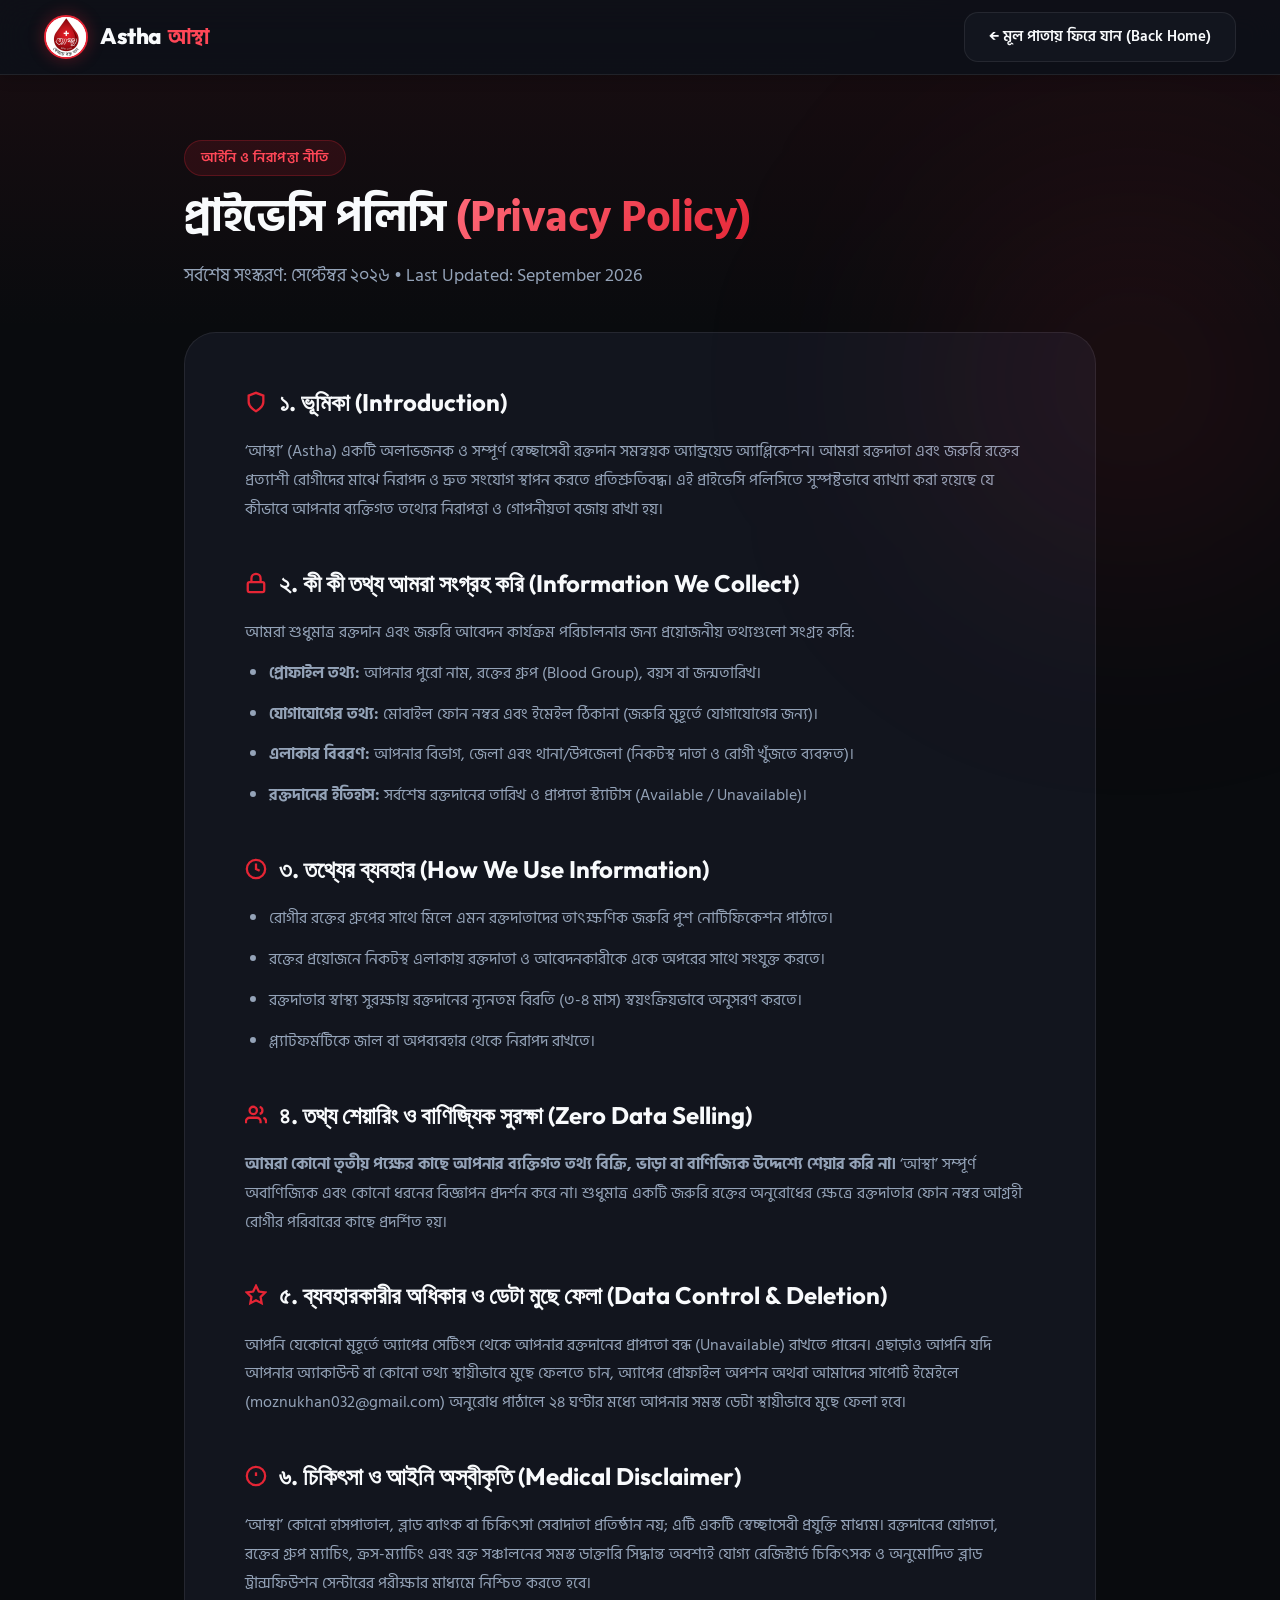
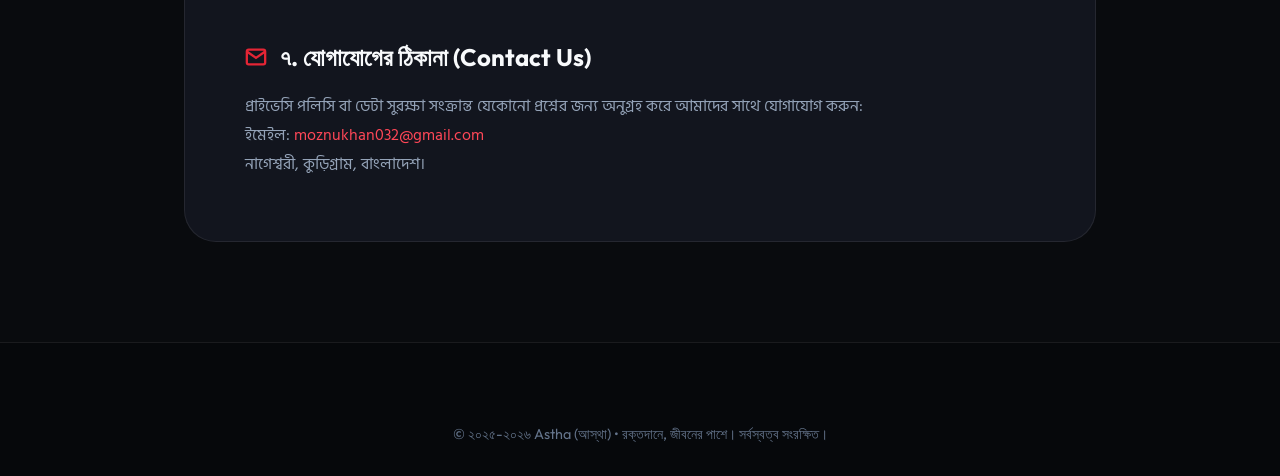
==== commit 49618e1b: "feat: update landing page with 6 screenshots, dual download buttons, and updated contact info" ====
--- a/privacy.html
+++ b/privacy.html
@@ -105,7 +105,7 @@
             ৫. ব্যবহারকারীর অধিকার ও ডেটা মুছে ফেলা (Data Control & Deletion)
           </h2>
           <p class="bn-font">
-            আপনি যেকোনো মুহূর্তে অ্যাপের সেটিংস থেকে আপনার রক্তদানের প্রাপ্যতা বন্ধ (Unavailable) রাখতে পারেন। এছাড়াও আপনি যদি আপনার অ্যাকাউন্ট বা কোনো তথ্য স্থায়ীভাবে মুছে ফেলতে চান, অ্যাপের প্রোফাইল অপশন অথবা আমাদের সাপোর্ট ইমেইলে (support@astha-blood.org) অনুরোধ পাঠালে ২৪ ঘণ্টার মধ্যে আপনার সমস্ত ডেটা স্থায়ীভাবে মুছে ফেলা হবে।
+            আপনি যেকোনো মুহূর্তে অ্যাপের সেটিংস থেকে আপনার রক্তদানের প্রাপ্যতা বন্ধ (Unavailable) রাখতে পারেন। এছাড়াও আপনি যদি আপনার অ্যাকাউন্ট বা কোনো তথ্য স্থায়ীভাবে মুছে ফেলতে চান, অ্যাপের প্রোফাইল অপশন অথবা আমাদের সাপোর্ট ইমেইলে (moznukhan032@gmail.com) অনুরোধ পাঠালে ২৪ ঘণ্টার মধ্যে আপনার সমস্ত ডেটা স্থায়ীভাবে মুছে ফেলা হবে।
           </p>
         </div>
 
@@ -128,8 +128,8 @@
           </h2>
           <p class="bn-font">
             প্রাইভেসি পলিসি বা ডেটা সুরক্ষা সংক্রান্ত যেকোনো প্রশ্নের জন্য অনুগ্রহ করে আমাদের সাথে যোগাযোগ করুন:<br>
-            ইমেইল: <a href="mailto:support@astha-blood.org" style="color: var(--primary-light);">support@astha-blood.org</a><br>
-            ঢাকা, বাংলাদেশ।
+            ইমেইল: <a href="mailto:moznukhan032@gmail.com" style="color: var(--primary-light);">moznukhan032@gmail.com</a><br>
+            নাগেশ্বরী, কুড়িগ্রাম, বাংলাদেশ।
           </p>
         </div>
 
--- a/css/style.css
+++ b/css/style.css
@@ -477,6 +477,60 @@
   line-height: 1.2;
 }
 
+/* Direct APK Download Button */
+.btn-apk-download {
+  background: linear-gradient(135deg, #FF384D, #E52535 60%, #B91C1C);
+  border: 1px solid rgba(255, 255, 255, 0.25);
+  color: #FFFFFF;
+  padding: 10px 22px;
+  border-radius: var(--radius-md);
+  display: inline-flex;
+  align-items: center;
+  gap: 12px;
+  text-align: left;
+  box-shadow: 0 4px 20px rgba(229, 37, 53, 0.4);
+  transition: var(--transition);
+  position: relative;
+}
+
+.btn-apk-download:hover {
+  transform: translateY(-2px);
+  box-shadow: 0 8px 30px rgba(229, 37, 53, 0.65);
+  background: linear-gradient(135deg, #FF4D61, #F02839 60%, #CF1B2B);
+  border-color: rgba(255, 255, 255, 0.4);
+}
+
+.apk-icon {
+  width: 28px;
+  height: 28px;
+  flex-shrink: 0;
+}
+
+.btn-sub {
+  display: block;
+  font-size: 0.60rem;
+  text-transform: uppercase;
+  letter-spacing: 0.3px;
+  line-height: 1;
+  opacity: 0.85;
+  margin-bottom: 2px;
+}
+
+.btn-main {
+  display: block;
+  font-size: 1.05rem;
+  font-weight: 700;
+  letter-spacing: 0.2px;
+  line-height: 1.2;
+}
+
+.mobile-drawer-cta {
+  display: flex;
+  flex-direction: column;
+  gap: 12px;
+  margin-top: auto;
+}
+
 /* ==========================================================================
    Hero Section
    ========================================================================== */
@@ -1038,8 +1092,8 @@
 /* Gallery Thumbnails row */
 .gallery-nav-row {
   display: grid;
-  grid-template-columns: repeat(4, 1fr);
-  gap: 16px;
+  grid-template-columns: repeat(6, 1fr);
+  gap: 10px;
   margin-top: 30px;
 }
 
@@ -1922,6 +1976,10 @@
   .footer-grid {
     grid-template-columns: 1fr 1fr;
   }
+
+  .gallery-nav-row {
+    grid-template-columns: repeat(3, 1fr);
+  }
 }
 
 @media (max-width: 768px) {
@@ -1965,3 +2023,22 @@
     grid-template-columns: repeat(2, 1fr);
   }
 }
+
+@media (max-width: 640px) {
+  .hero-actions, .cta-buttons {
+    flex-direction: column;
+    align-items: stretch;
+    width: 100%;
+    gap: 14px;
+  }
+
+  .btn-apk-download,
+  .btn-playstore,
+  .hero-actions .btn-secondary,
+  .cta-buttons .btn-secondary {
+    width: 100%;
+    justify-content: center;
+    padding: 14px 20px;
+  }
+}
+
